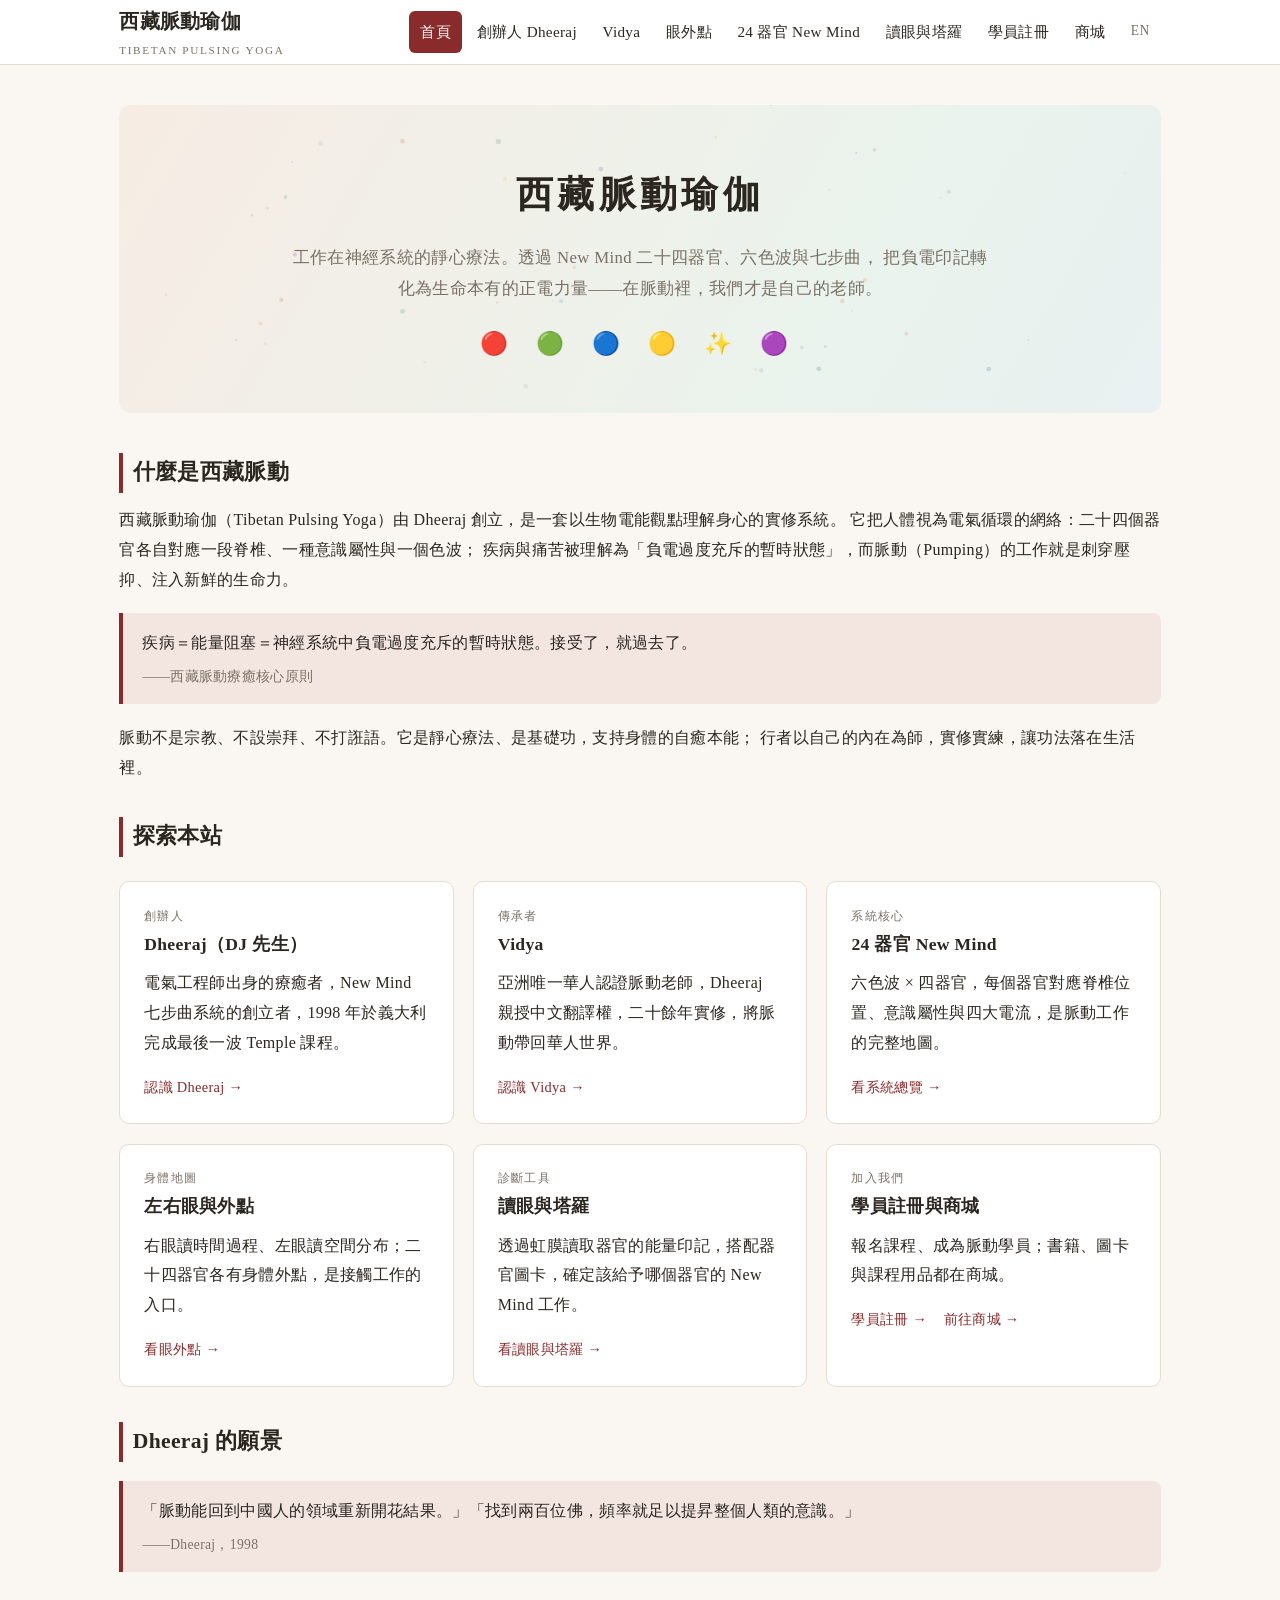
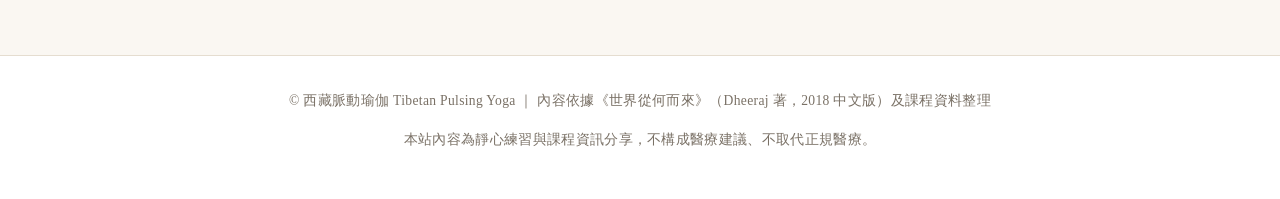
==== index.html @ 46495f13 "第一期：西藏脈動瑜伽官方網站靜態版（9 頁＋輕量特效） Co-Authored-By: Claude Fable 5 <noreply@anthropic.com>" ====
<!DOCTYPE html>
<html lang="zh-Hant">
<head>
<meta charset="UTF-8">
<meta name="viewport" content="width=device-width, initial-scale=1.0">
<title>西藏脈動瑜伽</title>
<meta name="description" content="西藏脈動瑜伽 Tibetan Pulsing Yoga — New Mind 24 器官六色波七步曲，工作在神經系統的靜心療法。">
<link rel="stylesheet" href="assets/style.css">
</head>
<body>
<header class="site">
  <div class="navwrap">
    <div class="brand">西藏脈動瑜伽<small>TIBETAN PULSING YOGA</small></div>
    <nav class="main">
      <a href="index.html" class="active">首頁</a>
      <a href="about-dj.html">創辦人 Dheeraj</a>
      <a href="about-vidya.html">Vidya</a>
      <a href="eye-points.html">眼外點</a>
      <a href="organs.html">24 器官 New Mind</a>
      <a href="eye-tarot.html">讀眼與塔羅</a>
      <a href="register.html">學員註冊</a>
      <a href="shop.html">商城</a>
      <a href="en/index.html" class="lang">EN</a>
    </nav>
  </div>
</header>

<main>
  <section class="hero">
    <h1>西藏脈動瑜伽</h1>
    <p class="sub">工作在神經系統的靜心療法。透過 New Mind 二十四器官、六色波與七步曲，
    把負電印記轉化為生命本有的正電力量——在脈動裡，我們才是自己的老師。</p>
    <div class="waves">🔴 🟢 🔵 🟡 ✨ 🟣</div>
  </section>

  <h2>什麼是西藏脈動</h2>
  <p>西藏脈動瑜伽（Tibetan Pulsing Yoga）由 Dheeraj 創立，是一套以生物電能觀點理解身心的實修系統。
  它把人體視為電氣循環的網絡：二十四個器官各自對應一段脊椎、一種意識屬性與一個色波；
  疾病與痛苦被理解為「負電過度充斥的暫時狀態」，而脈動（Pumping）的工作就是刺穿壓抑、注入新鮮的生命力。</p>
  <blockquote>疾病＝能量阻塞＝神經系統中負電過度充斥的暫時狀態。接受了，就過去了。
  <cite>——西藏脈動療癒核心原則</cite></blockquote>
  <p>脈動不是宗教、不設崇拜、不打誑語。它是靜心療法、是基礎功，支持身體的自癒本能；
  行者以自己的內在為師，實修實練，讓功法落在生活裡。</p>

  <h2>探索本站</h2>
  <div class="grid">
    <div class="card">
      <div class="tag">創辦人</div>
      <h3>Dheeraj（DJ 先生）</h3>
      <p>電氣工程師出身的療癒者，New Mind 七步曲系統的創立者，1998 年於義大利完成最後一波 Temple 課程。</p>
      <a class="more" href="about-dj.html">認識 Dheeraj →</a>
    </div>
    <div class="card">
      <div class="tag">傳承者</div>
      <h3>Vidya</h3>
      <p>亞洲唯一華人認證脈動老師，Dheeraj 親授中文翻譯權，二十餘年實修，將脈動帶回華人世界。</p>
      <a class="more" href="about-vidya.html">認識 Vidya →</a>
    </div>
    <div class="card">
      <div class="tag">系統核心</div>
      <h3>24 器官 New Mind</h3>
      <p>六色波 × 四器官，每個器官對應脊椎位置、意識屬性與四大電流，是脈動工作的完整地圖。</p>
      <a class="more" href="organs.html">看系統總覽 →</a>
    </div>
    <div class="card">
      <div class="tag">身體地圖</div>
      <h3>左右眼與外點</h3>
      <p>右眼讀時間過程、左眼讀空間分布；二十四器官各有身體外點，是接觸工作的入口。</p>
      <a class="more" href="eye-points.html">看眼外點 →</a>
    </div>
    <div class="card">
      <div class="tag">診斷工具</div>
      <h3>讀眼與塔羅</h3>
      <p>透過虹膜讀取器官的能量印記，搭配器官圖卡，確定該給予哪個器官的 New Mind 工作。</p>
      <a class="more" href="eye-tarot.html">看讀眼與塔羅 →</a>
    </div>
    <div class="card">
      <div class="tag">加入我們</div>
      <h3>學員註冊與商城</h3>
      <p>報名課程、成為脈動學員；書籍、圖卡與課程用品都在商城。</p>
      <a class="more" href="register.html">學員註冊 →</a>　<a class="more" href="shop.html">前往商城 →</a>
    </div>
  </div>

  <h2>Dheeraj 的願景</h2>
  <blockquote>「脈動能回到中國人的領域重新開花結果。」「找到兩百位佛，頻率就足以提昇整個人類的意識。」
  <cite>——Dheeraj，1998</cite></blockquote>
</main>

<footer class="site">
  <p>© 西藏脈動瑜伽 Tibetan Pulsing Yoga ｜ 內容依據《世界從何而來》（Dheeraj 著，2018 中文版）及課程資料整理</p>
  <p>本站內容為靜心練習與課程資訊分享，不構成醫療建議、不取代正規醫療。</p>
</footer>
<script src="assets/effects.js"></script>
</body>
</html>
---- assets/style.css ----
/* 西藏脈動瑜伽 官方網站 共用樣式 */
:root {
  --bg: #faf7f2;
  --ink: #2b2620;
  --muted: #7a7166;
  --line: #e5ddd0;
  --accent: #8a2b2b;      /* 主色：深紅 */
  --accent-soft: #f3e6e0;
  --card: #ffffff;
  --red: #c0392b;
  --green: #277a4f;
  --blue: #2e5fa3;
  --yellow: #c9971c;
  --shine: #8f8f9e;
  --purple: #6d4a9e;
  --maxw: 1080px;
}
* { margin: 0; padding: 0; box-sizing: border-box; }
body {
  font-family: "Noto Serif TC", "PMingLiU", Georgia, serif;
  background: var(--bg);
  color: var(--ink);
  line-height: 1.85;
  letter-spacing: 0.02em;
}
img { max-width: 100%; }
a { color: var(--accent); text-decoration: none; }
a:hover { text-decoration: underline; }

/* 導覽列 */
header.site {
  background: var(--card);
  border-bottom: 1px solid var(--line);
  position: sticky; top: 0; z-index: 50;
}
.navwrap {
  max-width: var(--maxw); margin: 0 auto; padding: 0 1.2rem;
  display: flex; align-items: center; justify-content: space-between;
  flex-wrap: wrap; gap: 0.5rem; min-height: 64px;
}
.brand { font-size: 1.25rem; font-weight: 700; color: var(--ink); }
.brand small { display: block; font-size: 0.7rem; color: var(--muted); font-weight: 400; letter-spacing: 0.15em; }
nav.main { display: flex; flex-wrap: wrap; gap: 0.2rem; }
nav.main a {
  padding: 0.45rem 0.7rem; border-radius: 6px;
  color: var(--ink); font-size: 0.95rem; white-space: nowrap;
}
nav.main a:hover { background: var(--accent-soft); text-decoration: none; }
nav.main a.active { background: var(--accent); color: #fff; }
nav.main a.lang { color: var(--muted); font-size: 0.85rem; }

/* 主體 */
main { max-width: var(--maxw); margin: 0 auto; padding: 2.5rem 1.2rem 4rem; }
.hero {
  text-align: center; padding: 3.5rem 1rem 3rem;
  background: linear-gradient(180deg, #f5efe4, var(--bg));
  border-radius: 12px; margin-bottom: 2.5rem;
}
.hero h1 { font-size: 2.3rem; letter-spacing: 0.12em; margin-bottom: 0.8rem; }
.hero p.sub { color: var(--muted); font-size: 1.05rem; max-width: 42em; margin: 0 auto; }
.hero .waves { font-size: 1.4rem; letter-spacing: 0.5em; margin-top: 1.2rem; }

h1.page { font-size: 1.9rem; letter-spacing: 0.1em; margin-bottom: 0.4rem; }
p.lead { color: var(--muted); margin-bottom: 2rem; }
h2 { font-size: 1.35rem; margin: 2.2rem 0 0.8rem; padding-left: 0.6rem; border-left: 4px solid var(--accent); }
h3 { font-size: 1.1rem; margin: 1.5rem 0 0.5rem; }
p { margin-bottom: 0.9rem; }
ul, ol { margin: 0 0 1rem 1.6rem; }

blockquote {
  margin: 1.2rem 0; padding: 0.9rem 1.2rem;
  background: var(--accent-soft); border-left: 4px solid var(--accent);
  border-radius: 0 8px 8px 0; font-size: 1.02rem;
}
blockquote cite { display: block; margin-top: 0.4rem; font-size: 0.85rem; color: var(--muted); font-style: normal; }

/* 卡片格 */
.grid { display: grid; gap: 1.2rem; grid-template-columns: repeat(auto-fit, minmax(260px, 1fr)); margin: 1.5rem 0; }
.card {
  background: var(--card); border: 1px solid var(--line); border-radius: 10px;
  padding: 1.4rem 1.5rem;
}
.card h3 { margin-top: 0; }
.card .tag { font-size: 0.78rem; color: var(--muted); letter-spacing: 0.1em; }
.card a.more { font-size: 0.9rem; }

/* 表格 */
.tablewrap { overflow-x: auto; margin: 1.2rem 0; }
table { border-collapse: collapse; width: 100%; background: var(--card); font-size: 0.93rem; }
th, td { border: 1px solid var(--line); padding: 0.55rem 0.8rem; text-align: left; white-space: nowrap; }
th { background: #f2ecdf; }
td.wrap, th.wrap { white-space: normal; }

/* 色波標記 */
.w-red    { color: var(--red);    font-weight: 700; }
.w-green  { color: var(--green);  font-weight: 700; }
.w-blue   { color: var(--blue);   font-weight: 700; }
.w-yellow { color: var(--yellow); font-weight: 700; }
.w-shine  { color: var(--shine);  font-weight: 700; }
.w-purple { color: var(--purple); font-weight: 700; }
.waveband { display: inline-block; width: 0.85em; height: 0.85em; border-radius: 50%; margin-right: 0.4em; vertical-align: baseline; }

/* 表單雛形 */
form.proto { max-width: 560px; }
form.proto label { display: block; margin: 1rem 0 0.3rem; font-weight: 700; font-size: 0.95rem; }
form.proto input, form.proto select, form.proto textarea {
  width: 100%; padding: 0.6rem 0.8rem; border: 1px solid var(--line);
  border-radius: 8px; font: inherit; background: var(--card);
}
button.btn, a.btn {
  display: inline-block; margin-top: 1.4rem; padding: 0.7rem 2rem;
  background: var(--accent); color: #fff; border: none; border-radius: 8px;
  font: inherit; font-size: 1rem; cursor: pointer;
}
button.btn:hover, a.btn:hover { opacity: 0.88; text-decoration: none; }
.notice {
  margin: 1.2rem 0; padding: 0.7rem 1rem; font-size: 0.88rem;
  background: #fdf6e3; border: 1px dashed #d9c780; border-radius: 8px; color: #7a6520;
}

/* 商品卡 */
.price { font-size: 1.15rem; font-weight: 700; color: var(--accent); margin: 0.5rem 0; }

/* 頁腳 */
footer.site {
  border-top: 1px solid var(--line); background: var(--card);
  text-align: center; padding: 2rem 1rem; color: var(--muted); font-size: 0.85rem;
}
/* ===== 輕量特效 ===== */
html { scroll-behavior: smooth; }

/* hero 六色波漸層流動 */
.hero {
  background: linear-gradient(120deg, #f7ece4, #eaf3ec, #e8eef7, #f7f2e2, #f0f0f4, #efe9f5, #f7ece4);
  background-size: 400% 400%;
  animation: waveflow 24s ease infinite;
  position: relative;
  overflow: hidden;
}
@keyframes waveflow {
  0% { background-position: 0% 50%; }
  50% { background-position: 100% 50%; }
  100% { background-position: 0% 50%; }
}
.hero > * { position: relative; z-index: 1; }
canvas.sparks { position: absolute; inset: 0; z-index: 0; pointer-events: none; }

/* 卡片懸停浮起 */
.card { transition: transform 0.25s ease, box-shadow 0.25s ease; }
.card:hover { transform: translateY(-4px); box-shadow: 0 10px 24px rgba(60, 40, 20, 0.1); }

/* 捲動淡入 */
.reveal { opacity: 0; transform: translateY(18px); transition: opacity 0.7s ease, transform 0.7s ease; }
.reveal.shown { opacity: 1; transform: none; }
@media (prefers-reduced-motion: reduce) {
  html { scroll-behavior: auto; }
  .hero { animation: none; }
  .reveal { opacity: 1; transform: none; transition: none; }
  .card { transition: none; }
}

@media (max-width: 640px) {
  .hero h1 { font-size: 1.6rem; }
  .navwrap { padding-bottom: 0.6rem; }
}
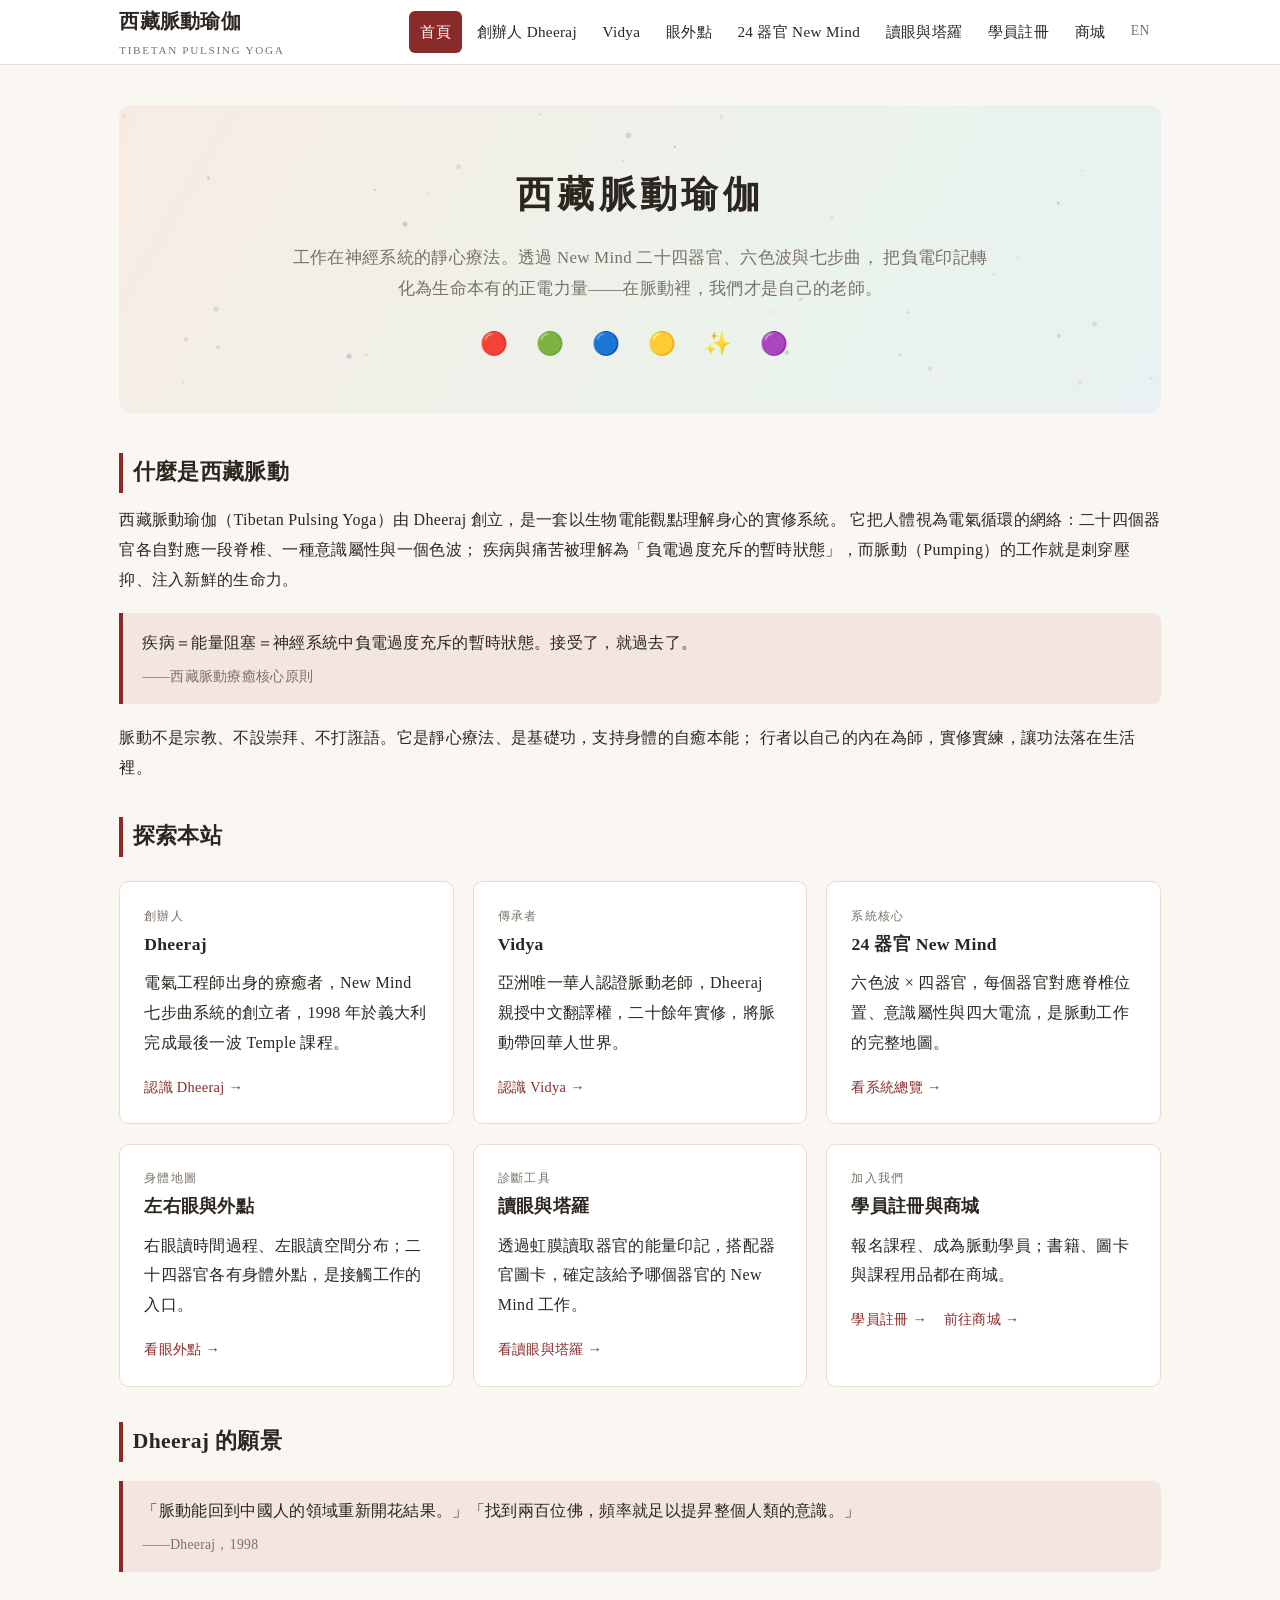
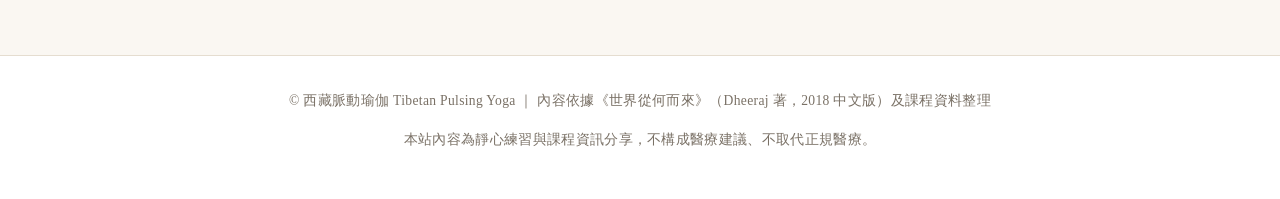
==== commit eb80ea2b: "註冊欄位改會員格式、課程移商城、移除 DJ 先生稱呼 Co-Authored-By: Claude Fable 5 <noreply@anthropic.com>" ====
--- a/index.html
+++ b/index.html
@@ -46,7 +46,7 @@
   <div class="grid">
     <div class="card">
       <div class="tag">創辦人</div>
-      <h3>Dheeraj（DJ 先生）</h3>
+      <h3>Dheeraj</h3>
       <p>電氣工程師出身的療癒者，New Mind 七步曲系統的創立者，1998 年於義大利完成最後一波 Temple 課程。</p>
       <a class="more" href="about-dj.html">認識 Dheeraj →</a>
     </div>
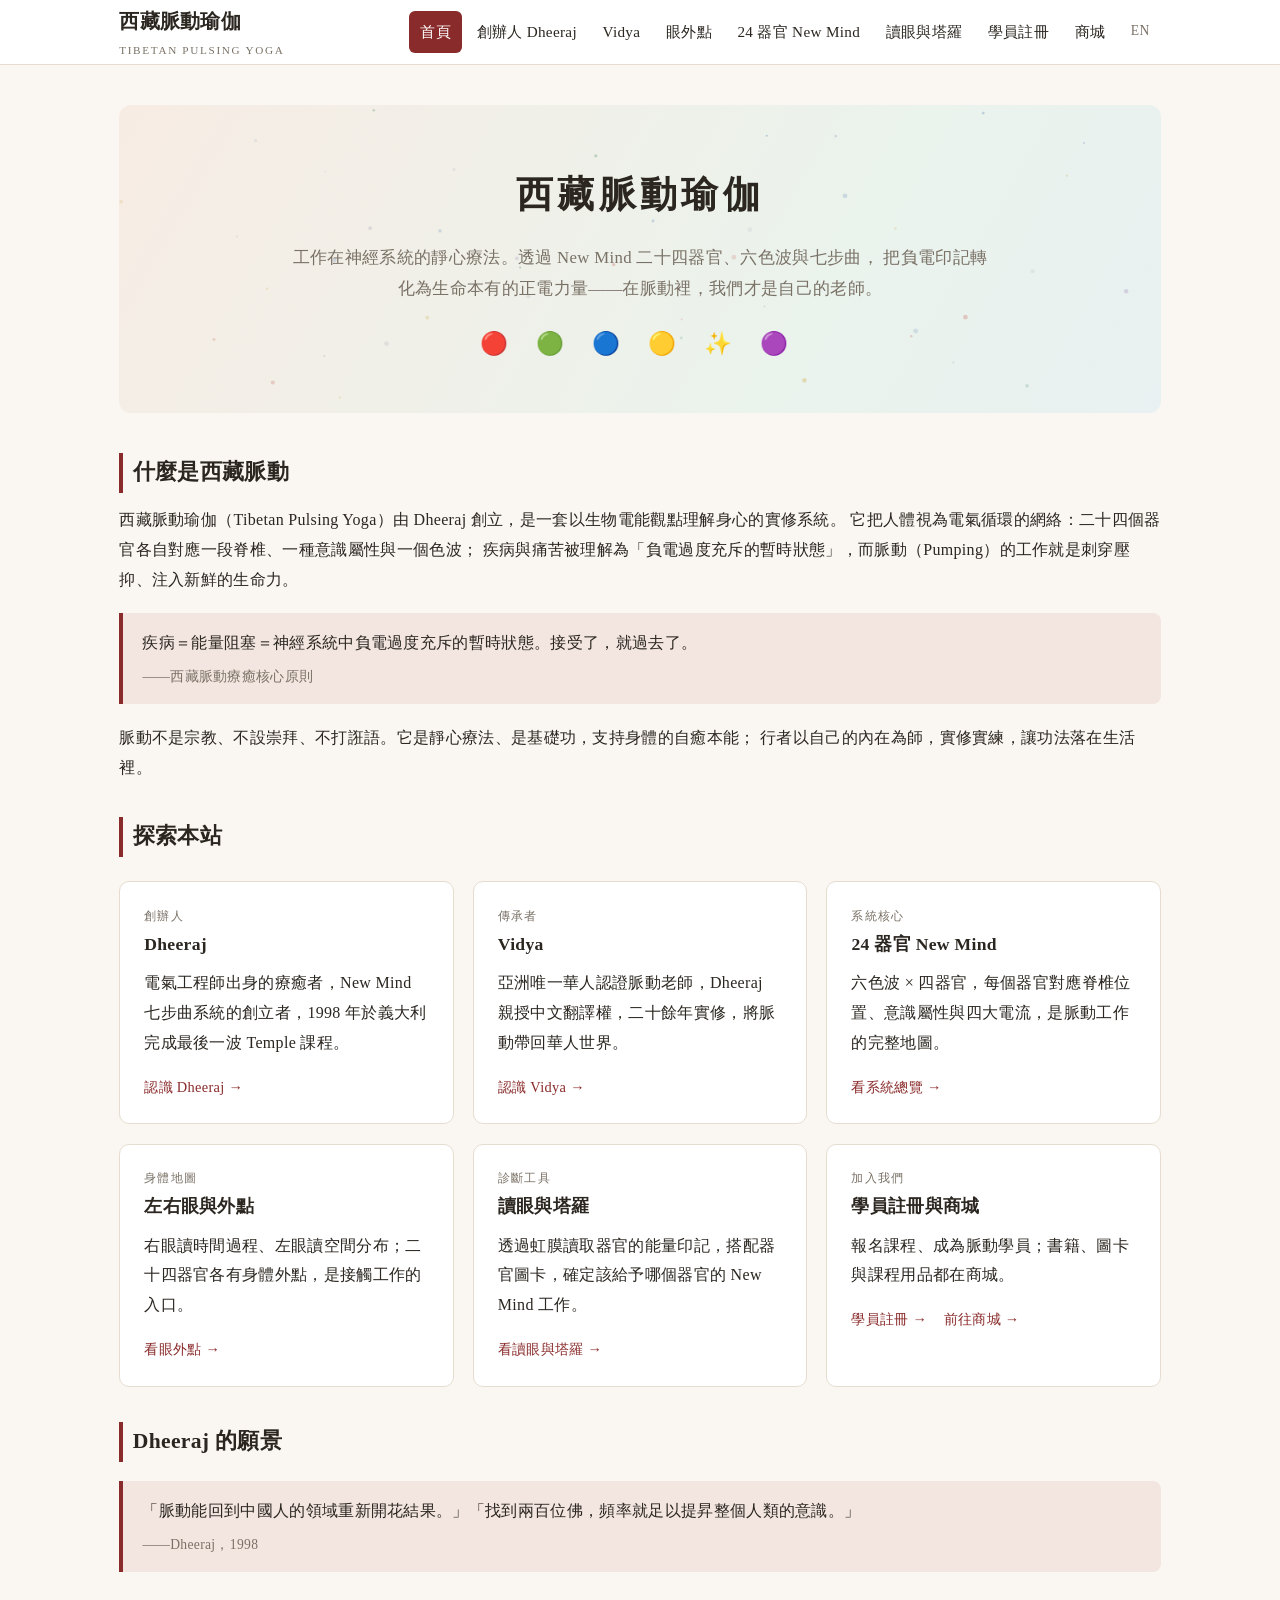
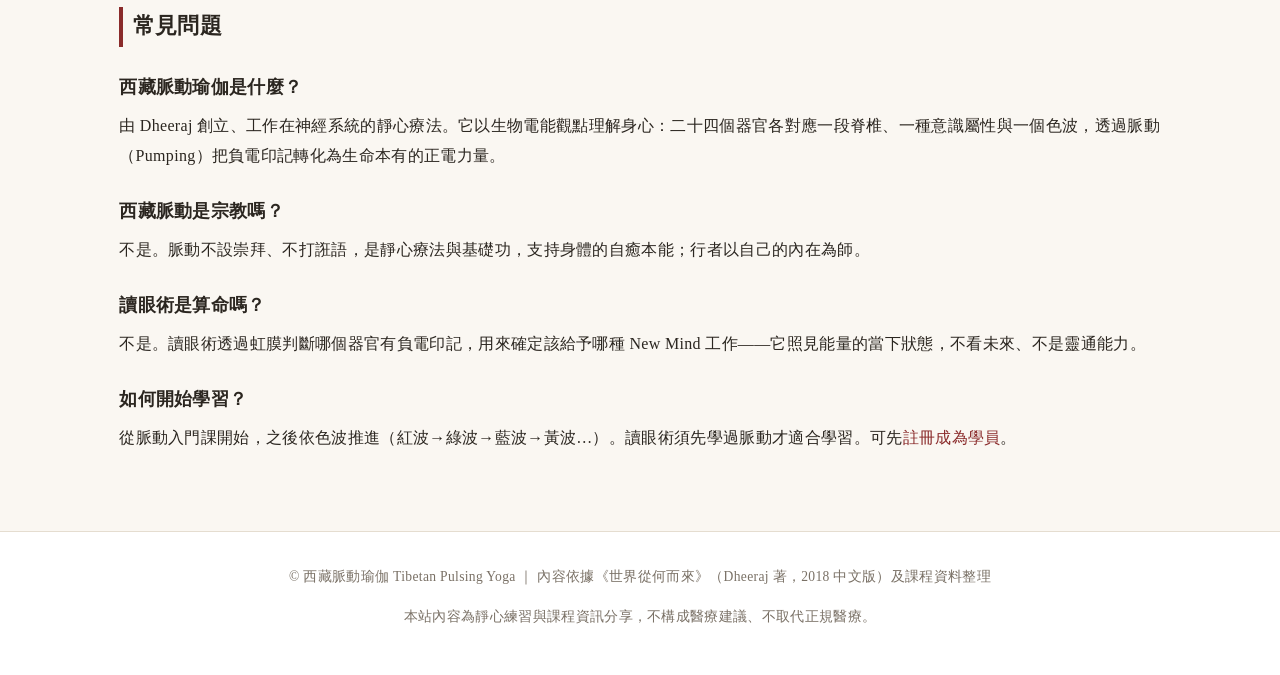
==== commit ef4c99d8: "SEO/GEO 補強：全站 meta description/canonical/OG、首頁 JSON-LD（Organization+FAQ）、FAQ 段、hreflang、sitemap、robo" ====
--- a/index.html
+++ b/index.html
@@ -4,8 +4,79 @@
 <meta charset="UTF-8">
 <meta name="viewport" content="width=device-width, initial-scale=1.0">
 <title>西藏脈動瑜伽</title>
-<meta name="description" content="西藏脈動瑜伽 Tibetan Pulsing Yoga — New Mind 24 器官六色波七步曲，工作在神經系統的靜心療法。">
+<meta name="description" content="西藏脈動瑜伽（Tibetan Pulsing Yoga）官方網站——Dheeraj 創立的西藏傳承靜心法門，透過 24 器官 New Mind、讀眼術與色波系統轉化神經系統的負電印記。課程資訊與學員註冊。">
+<link rel="canonical" href="https://qmcolor700804-song.github.io/Tibetan-Pulsating-Yoga/">
+<meta property="og:type" content="website">
+<meta property="og:title" content="西藏脈動瑜伽">
+<meta property="og:description" content="西藏脈動瑜伽（Tibetan Pulsing Yoga）官方網站——Dheeraj 創立的西藏傳承靜心法門，透過 24 器官 New Mind、讀眼術與色波系統轉化神經系統的負電印記。課程資訊與學員註冊。">
+<meta property="og:url" content="https://qmcolor700804-song.github.io/Tibetan-Pulsating-Yoga/">
+<meta property="og:site_name" content="西藏脈動瑜伽 Tibetan Pulsing Yoga">
+<meta property="og:locale" content="zh_TW">
+<meta name="twitter:card" content="summary">
+<link rel="alternate" hreflang="zh-Hant" href="https://qmcolor700804-song.github.io/Tibetan-Pulsating-Yoga/">
+<link rel="alternate" hreflang="en" href="https://qmcolor700804-song.github.io/Tibetan-Pulsating-Yoga/en/index.html">
+<link rel="alternate" hreflang="x-default" href="https://qmcolor700804-song.github.io/Tibetan-Pulsating-Yoga/">
 <link rel="stylesheet" href="assets/style.css">
+<script type="application/ld+json">
+{
+ "@context": "https://schema.org",
+ "@graph": [
+  {
+   "@type": "Organization",
+   "name": "西藏脈動瑜伽 Tibetan Pulsing Yoga",
+   "url": "https://qmcolor700804-song.github.io/Tibetan-Pulsating-Yoga/",
+   "description": "Dheeraj 創立的西藏傳承靜心療法，透過 24 器官 New Mind、讀眼術與色波系統工作於神經系統。",
+   "founder": {
+    "@type": "Person",
+    "name": "Dheeraj"
+   }
+  },
+  {
+   "@type": "WebSite",
+   "name": "西藏脈動瑜伽",
+   "url": "https://qmcolor700804-song.github.io/Tibetan-Pulsating-Yoga/",
+   "inLanguage": "zh-Hant"
+  },
+  {
+   "@type": "FAQPage",
+   "mainEntity": [
+    {
+     "@type": "Question",
+     "name": "西藏脈動瑜伽是什麼？",
+     "acceptedAnswer": {
+      "@type": "Answer",
+      "text": "由 Dheeraj 創立、工作在神經系統的靜心療法。它以生物電能觀點理解身心：二十四個器官各對應一段脊椎、一種意識屬性與一個色波，透過脈動（Pumping）把負電印記轉化為生命本有的正電力量。"
+     }
+    },
+    {
+     "@type": "Question",
+     "name": "西藏脈動是宗教嗎？",
+     "acceptedAnswer": {
+      "@type": "Answer",
+      "text": "不是。脈動不設崇拜、不打誑語，是靜心療法與基礎功，支持身體的自癒本能；行者以自己的內在為師。"
+     }
+    },
+    {
+     "@type": "Question",
+     "name": "讀眼術是算命嗎？",
+     "acceptedAnswer": {
+      "@type": "Answer",
+      "text": "不是。讀眼術透過虹膜判斷哪個器官有負電印記，用來確定該給予哪種 New Mind 工作——它照見能量的當下狀態，不看未來、不是靈通能力。"
+     }
+    },
+    {
+     "@type": "Question",
+     "name": "如何開始學習？",
+     "acceptedAnswer": {
+      "@type": "Answer",
+      "text": "從脈動入門課開始，之後依色波推進（紅波→綠波→藍波→黃波…）。讀眼術須先學過脈動才適合學習。可先註冊成為學員。"
+     }
+    }
+   ]
+  }
+ ]
+}
+</script>
 </head>
 <body>
 <header class="site">
@@ -85,6 +156,16 @@
   <h2>Dheeraj 的願景</h2>
   <blockquote>「脈動能回到中國人的領域重新開花結果。」「找到兩百位佛，頻率就足以提昇整個人類的意識。」
   <cite>——Dheeraj，1998</cite></blockquote>
+
+  <h2>常見問題</h2>
+  <h3>西藏脈動瑜伽是什麼？</h3>
+  <p>由 Dheeraj 創立、工作在神經系統的靜心療法。它以生物電能觀點理解身心：二十四個器官各對應一段脊椎、一種意識屬性與一個色波，透過脈動（Pumping）把負電印記轉化為生命本有的正電力量。</p>
+  <h3>西藏脈動是宗教嗎？</h3>
+  <p>不是。脈動不設崇拜、不打誑語，是靜心療法與基礎功，支持身體的自癒本能；行者以自己的內在為師。</p>
+  <h3>讀眼術是算命嗎？</h3>
+  <p>不是。讀眼術透過虹膜判斷哪個器官有負電印記，用來確定該給予哪種 New Mind 工作——它照見能量的當下狀態，不看未來、不是靈通能力。</p>
+  <h3>如何開始學習？</h3>
+  <p>從脈動入門課開始，之後依色波推進（紅波→綠波→藍波→黃波…）。讀眼術須先學過脈動才適合學習。可先<a href="register.html">註冊成為學員</a>。</p>
 </main>
 
 <footer class="site">
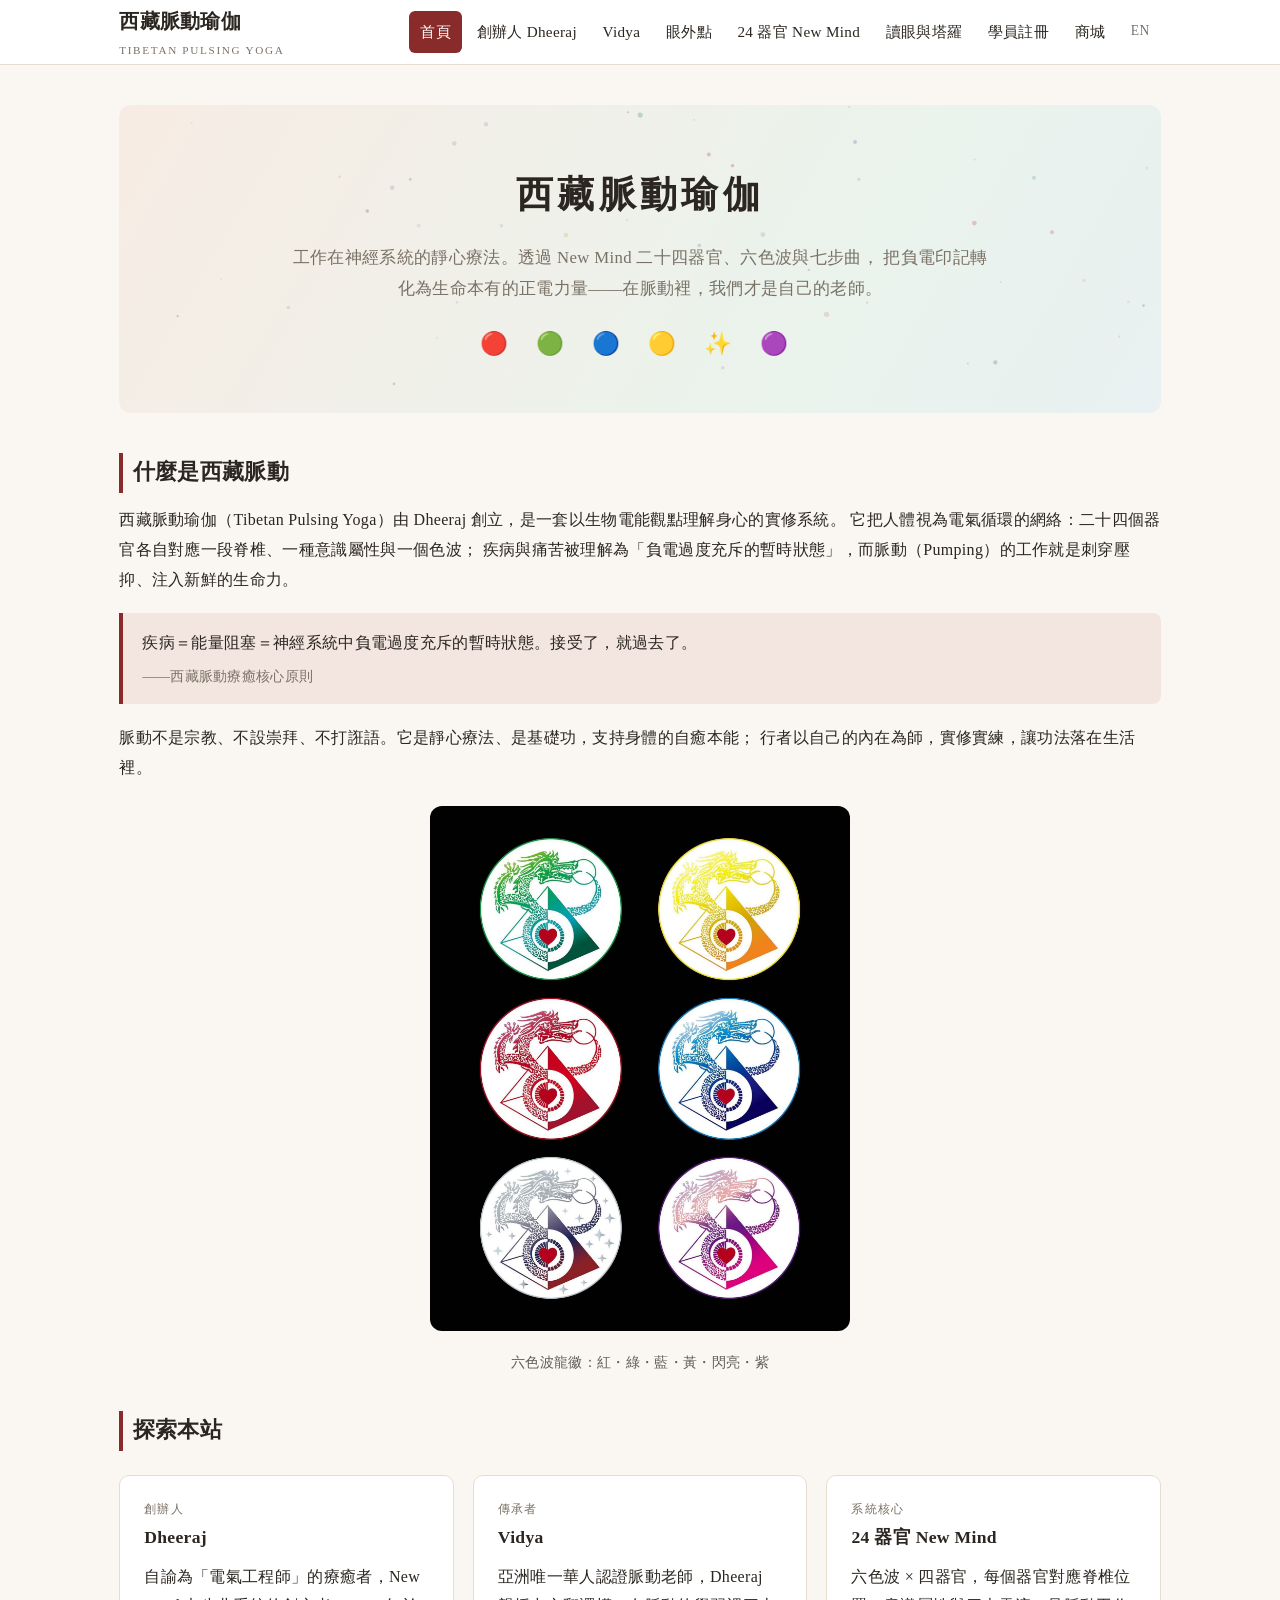
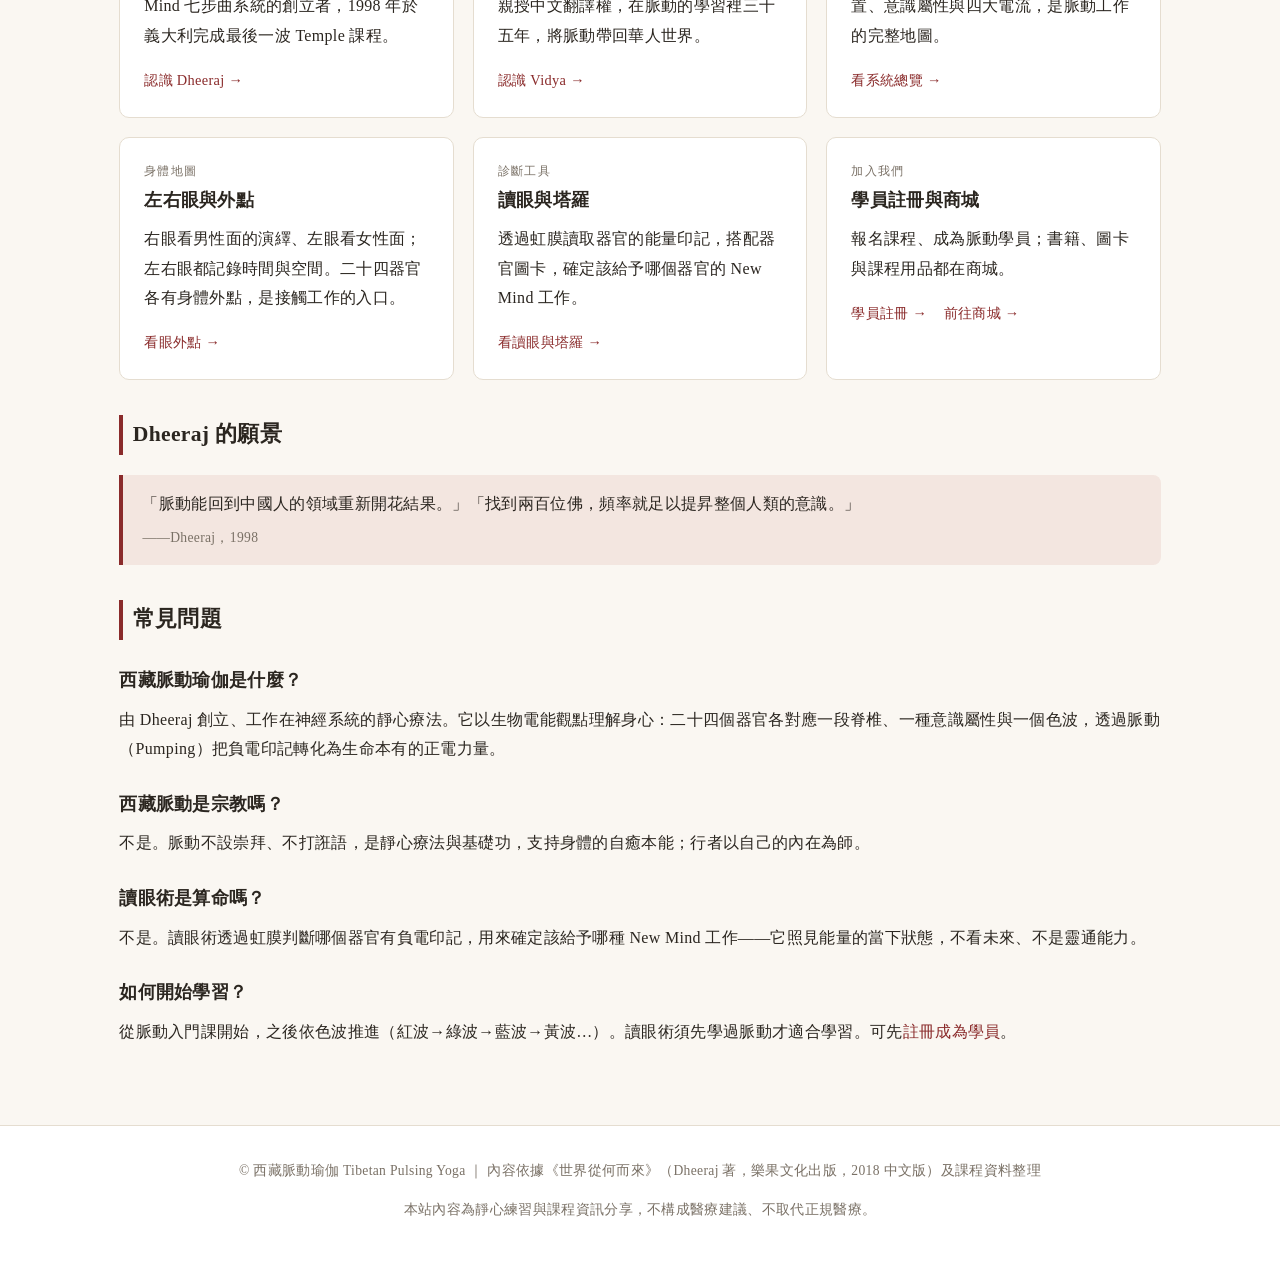
==== commit 298ae05b: "網站文案與圖片補強：冷火描述、六色波龍徽等四圖、Dheeraj 照片；移除 Vidya 照片 - organs.html：療癒原則「大火/小火」改為冷火描述（融化神經系統油漬、恢復生物電能） - in" ====
--- a/index.html
+++ b/index.html
@@ -112,19 +112,23 @@
   <cite>——西藏脈動療癒核心原則</cite></blockquote>
   <p>脈動不是宗教、不設崇拜、不打誑語。它是靜心療法、是基礎功，支持身體的自癒本能；
   行者以自己的內在為師，實修實練，讓功法落在生活裡。</p>
+  <figure style="margin:1.5rem auto; text-align:center;">
+    <img src="assets/dragons-6waves.jpg" alt="六色波龍徽——紅、綠、藍、黃、閃亮、紫六波" loading="lazy" style="width:min(420px, 92%); border-radius:12px;">
+    <figcaption style="font-size:.9rem; opacity:.75; margin-top:.5rem;">六色波龍徽：紅・綠・藍・黃・閃亮・紫</figcaption>
+  </figure>
 
   <h2>探索本站</h2>
   <div class="grid">
     <div class="card">
       <div class="tag">創辦人</div>
       <h3>Dheeraj</h3>
-      <p>電氣工程師出身的療癒者，New Mind 七步曲系統的創立者，1998 年於義大利完成最後一波 Temple 課程。</p>
+      <p>自諭為「電氣工程師」的療癒者，New Mind 七步曲系統的創立者，1998 年於義大利完成最後一波 Temple 課程。</p>
       <a class="more" href="about-dj.html">認識 Dheeraj →</a>
     </div>
     <div class="card">
       <div class="tag">傳承者</div>
       <h3>Vidya</h3>
-      <p>亞洲唯一華人認證脈動老師，Dheeraj 親授中文翻譯權，二十餘年實修，將脈動帶回華人世界。</p>
+      <p>亞洲唯一華人認證脈動老師，Dheeraj 親授中文翻譯權，在脈動的學習裡三十五年，將脈動帶回華人世界。</p>
       <a class="more" href="about-vidya.html">認識 Vidya →</a>
     </div>
     <div class="card">
@@ -136,7 +140,7 @@
     <div class="card">
       <div class="tag">身體地圖</div>
       <h3>左右眼與外點</h3>
-      <p>右眼讀時間過程、左眼讀空間分布；二十四器官各有身體外點，是接觸工作的入口。</p>
+      <p>右眼看男性面的演繹、左眼看女性面；左右眼都記錄時間與空間。二十四器官各有身體外點，是接觸工作的入口。</p>
       <a class="more" href="eye-points.html">看眼外點 →</a>
     </div>
     <div class="card">
@@ -169,7 +173,7 @@
 </main>
 
 <footer class="site">
-  <p>© 西藏脈動瑜伽 Tibetan Pulsing Yoga ｜ 內容依據《世界從何而來》（Dheeraj 著，2018 中文版）及課程資料整理</p>
+  <p>© 西藏脈動瑜伽 Tibetan Pulsing Yoga ｜ 內容依據《世界從何而來》（Dheeraj 著，樂果文化出版，2018 中文版）及課程資料整理</p>
   <p>本站內容為靜心練習與課程資訊分享，不構成醫療建議、不取代正規醫療。</p>
 </footer>
 <script src="assets/effects.js"></script>
